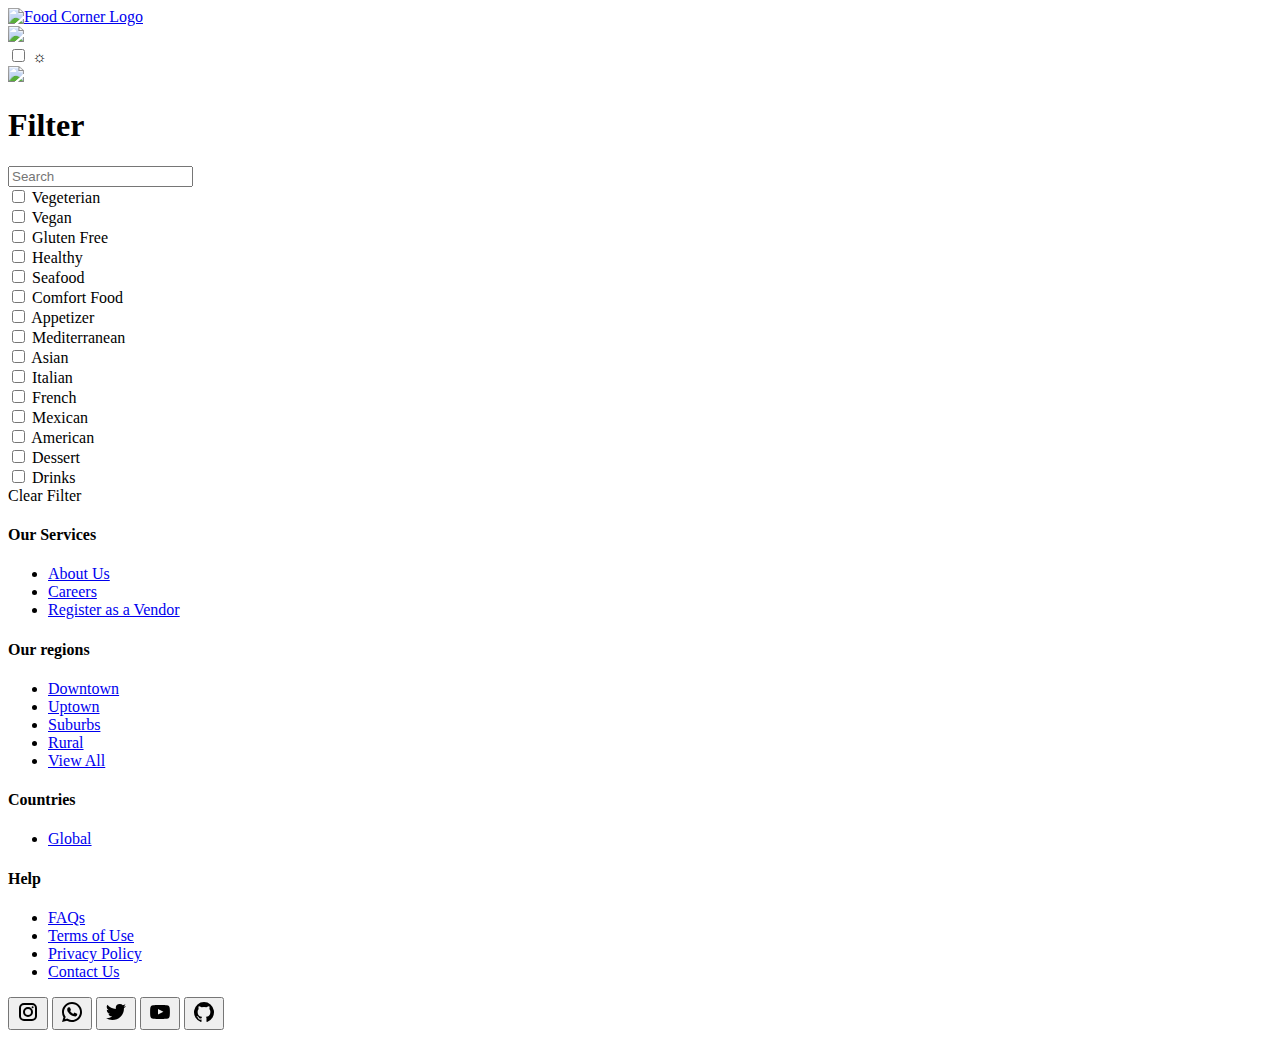
==== market.html @ 403a790f "Add files via upload" ====
<!DOCTYPE html>
<html lang="en">

<head>
    <meta charset="UTF-8">
    <meta name="viewport" content="width=device-width, initial-scale=1.0">
    <title>Shop</title>
    <link rel="stylesheet" href="assets/css/style.css">
    <link rel="stylesheet" href="assets/css/market.css">

    <script defer type="module" src="assets/script/script.js"></script>
    <script defer type="module" src="assets/script/market.js"></script>
</head>

<body class="light-mode">
    <header class="navbar">
        <div class="logo">
            <a href="index.html"><img src="assets/img/logo.webp" alt="Food Corner Logo"></a>
        </div>

        <div class="containerHeader">
            <div class="shopping_cart">
                <a href="shoppingCard.html"><img src="assets/img/shopping_cart.png"></a>
            </div>
            <div class="toggle">
                <input type="checkbox" id="modeToggle">
                <span class="button"></span>
                <span class="label">☼</span>
            </div>
        </div>
    </header>
    <main class="shoppingPage">
        <div class="top">
            <img src="/assets/img/shop_banner.png">
        </div>
        <div class="filter">
            <div class="filterOptions">
                <div class=filterTitle>
                    <h1>Filter</h1>
                </div>
                <div class="searchBar">
                    <input type="search" class="search" placeholder="Search">
                </div>
                <form class="vegi">
                    <input type="checkbox" id="vegi_checkbox" name="vegi" />
                    <label for="vegi_checkbox">Vegeterian</label>
                </form>
                <form class="vegan">
                    <input type="checkbox" id="vegan_checkbox" name="vegan" />
                    <label for="vegan_checkbox">Vegan</label>
                </form>
                <form class="glutenFree">
                    <input type="checkbox" id="glutenfree_checkbox" name="gluteFree" />
                    <label for="glutenfree_checkbox">Gluten Free</label>
                </form>
                <form class="healthy">
                    <input type="checkbox" id="healthy_checkbox" name="healthy" />
                    <label for="healthy_checkbox">Healthy</label>
                </form>
                <form class="seafood">
                    <input type="checkbox" id="seafood_checkbox" name="seafood" />
                    <label for="seafood_checkbox">Seafood</label>
                </form>
                <form class="comfy">
                    <input type="checkbox" id="comfy_checkbox" name="comfy" />
                    <label for="comfy_checkbox">Comfort Food</label>
                </form>
                <form class="appetizer">
                    <input type="checkbox" id="appetizer_checkbox" name="appetizer" />
                    <label for="appetizer_checkbox">Appetizer</label>
                </form>
                <form class="mediterranean">
                    <input type="checkbox" id="mediterranean_checkbox" name="mediterranean" />
                    <label for="mediterranean_checkbox">Mediterranean</label>
                </form>
                <form class="asian">
                    <input type="checkbox" id="asian_checkbox" name="asian" />
                    <label for="asian_checkbox">Asian</label>
                </form>
                <form class="italian">
                    <input type="checkbox" id="italian_checkbox" name="italian" />
                    <label for="italian_checkbox">Italian</label>
                </form>
                <form class="french">
                    <input type="checkbox" id="french_checkbox" name="french" />
                    <label for="french_checkbox">French</label>
                </form>
                <form class="mexican">
                    <input type="checkbox" id="mexican_checkbox" name="mexican" />
                    <label for="mexican_checkbox">Mexican</label>
                </form>
                <form class="american">
                    <input type="checkbox" id="american_checkbox" name="american" />
                    <label for="american_checkbox">American</label>
                </form>
                <form class="dessert">
                    <input type="checkbox" id="dessert_checkbox" name="dessert" />
                    <label for="dessert_checkbox">Dessert</label>
                </form>
                <form class="drinks">
                    <input type="checkbox" id="drinks_checkbox" name="drinks" />
                    <label for="drinks_checkbox">Drinks</label>
                </form>
                <div class="filterClear">Clear Filter</div>
            </div>
        </div>
        <div class="container">

        </div>
    </main>
    <footer>
        <div class="footer-content">
            <div class="footer-section">
                <h4>Our Services</h4>
                <ul>
                    <li><a href="#">About Us</a></li>
                    <li><a href="#">Careers</a></li>
                    <li><a href="#">Register as a Vendor</a></li>
                </ul>
            </div>
            <div class="footer-section">
                <h4>Our regions</h4>
                <ul>
                    <li><a href="#">Downtown</a></li>
                    <li><a href="#">Uptown</a></li>
                    <li><a href="#">Suburbs</a></li>
                    <li><a href="#">Rural</a></li>
                    <li><a href="#">View All</a></li>
                </ul>
            </div>
            <div class="footer-section">
                <h4>Countries</h4>
                <ul>
                    <li><a href="#">Global</a></li>
                </ul>
            </div>
            <div class="footer-section">
                <h4>Help</h4>
                <ul>
                    <li><a href="#">FAQs</a></li>
                    <li><a href="#">Terms of Use</a></li>
                    <li><a href="#">Privacy Policy</a></li>
                    <li><a href="#">Contact Us</a></li>
                </ul>
            </div>
        </div>
        <div class="socialTeam">
            <button class="socialbutton">
                <svg viewBox="0 0 24 24" fill="none" height="24" width="24" xmlns="http://www.w3.org/2000/svg"
                    aria-hidden="true" class="w-6 h-6 text-gray-800 dark:text-white">
                    <path clip-rule="evenodd"
                        d="M3 8a5 5 0 0 1 5-5h8a5 5 0 0 1 5 5v8a5 5 0 0 1-5 5H8a5 5 0 0 1-5-5V8Zm5-3a3 3 0 0 0-3 3v8a3 3 0 0 0 3 3h8a3 3 0 0 0 3-3V8a3 3 0 0 0-3-3H8Zm7.597 2.214a1 1 0 0 1 1-1h.01a1 1 0 1 1 0 2h-.01a1 1 0 0 1-1-1ZM12 9a3 3 0 1 0 0 6 3 3 0 0 0 0-6Zm-5 3a5 5 0 1 1 10 0 5 5 0 0 1-10 0Z"
                        fill-rule="evenodd" fill="currentColor"></path>
                </svg>
            </button>
            <button class="socialbutton">
                <svg viewBox="0 0 24 24" fill="none" height="24" width="24" xmlns="http://www.w3.org/2000/svg"
                    aria-hidden="true" class="w-6 h-6 text-gray-800 dark:text-white">
                    <path clip-rule="evenodd"
                        d="M12 4a8 8 0 0 0-6.895 12.06l.569.718-.697 2.359 2.32-.648.379.243A8 8 0 1 0 12 4ZM2 12C2 6.477 6.477 2 12 2s10 4.477 10 10-4.477 10-10 10a9.96 9.96 0 0 1-5.016-1.347l-4.948 1.382 1.426-4.829-.006-.007-.033-.055A9.958 9.958 0 0 1 2 12Z"
                        fill-rule="evenodd" fill="currentColor"></path>
                    <path
                        d="M16.735 13.492c-.038-.018-1.497-.736-1.756-.83a1.008 1.008 0 0 0-.34-.075c-.196 0-.362.098-.49.291-.146.217-.587.732-.723.886-.018.02-.042.045-.057.045-.013 0-.239-.093-.307-.123-1.564-.68-2.751-2.313-2.914-2.589-.023-.04-.024-.057-.024-.057.005-.021.058-.074.085-.101.08-.079.166-.182.249-.283l.117-.14c.121-.14.175-.25.237-.375l.033-.066a.68.68 0 0 0-.02-.64c-.034-.069-.65-1.555-.715-1.711-.158-.377-.366-.552-.655-.552-.027 0 0 0-.112.005-.137.005-.883.104-1.213.311-.35.22-.94.924-.94 2.16 0 1.112.705 2.162 1.008 2.561l.041.06c1.161 1.695 2.608 2.951 4.074 3.537 1.412.564 2.081.63 2.461.63.16 0 .288-.013.4-.024l.072-.007c.488-.043 1.56-.599 1.804-1.276.192-.534.243-1.117.115-1.329-.088-.144-.239-.216-.43-.308Z"
                        fill="currentColor"></path>
                </svg>
            </button>

            <button class="socialbutton">
                <svg viewBox="0 0 24 24" fill="currentColor" height="24" width="24" xmlns="http://www.w3.org/2000/svg"
                    aria-hidden="true" class="w-6 h-6 text-gray-800 dark:text-white">
                    <path clip-rule="evenodd"
                        d="M22 5.892a8.178 8.178 0 0 1-2.355.635 4.074 4.074 0 0 0 1.8-2.235 8.343 8.343 0 0 1-2.605.981A4.13 4.13 0 0 0 15.85 4a4.068 4.068 0 0 0-4.1 4.038c0 .31.035.618.105.919A11.705 11.705 0 0 1 3.4 4.734a4.006 4.006 0 0 0 1.268 5.392 4.165 4.165 0 0 1-1.859-.5v.05A4.057 4.057 0 0 0 6.1 13.635a4.192 4.192 0 0 1-1.856.07 4.108 4.108 0 0 0 3.831 2.807A8.36 8.36 0 0 1 2 18.184 11.732 11.732 0 0 0 8.291 20 11.502 11.502 0 0 0 19.964 8.5c0-.177 0-.349-.012-.523A8.143 8.143 0 0 0 22 5.892Z"
                        fill-rule="evenodd"></path>
                </svg>
            </button>

            <button class="socialbutton">
                <svg viewBox="0 0 24 24" fill="currentColor" height="24" width="24" xmlns="http://www.w3.org/2000/svg"
                    aria-hidden="true" class="w-6 h-6 text-gray-800 dark:text-white">
                    <path clip-rule="evenodd"
                        d="M21.7 8.037a4.26 4.26 0 0 0-.789-1.964 2.84 2.84 0 0 0-1.984-.839c-2.767-.2-6.926-.2-6.926-.2s-4.157 0-6.928.2a2.836 2.836 0 0 0-1.983.839 4.225 4.225 0 0 0-.79 1.965 30.146 30.146 0 0 0-.2 3.206v1.5a30.12 30.12 0 0 0 .2 3.206c.094.712.364 1.39.784 1.972.604.536 1.38.837 2.187.848 1.583.151 6.731.2 6.731.2s4.161 0 6.928-.2a2.844 2.844 0 0 0 1.985-.84 4.27 4.27 0 0 0 .787-1.965 30.12 30.12 0 0 0 .2-3.206v-1.516a30.672 30.672 0 0 0-.202-3.206Zm-11.692 6.554v-5.62l5.4 2.819-5.4 2.801Z"
                        fill-rule="evenodd"></path>
                </svg>
            </button>

            <button class="socialbutton">
                <svg viewBox="0 0 24 24" fill="currentColor" height="24" width="24" xmlns="http://www.w3.org/2000/svg"
                    aria-hidden="true" class="w-6 h-6 text-gray-800 dark:text-white">
                    <path clip-rule="evenodd"
                        d="M12.006 2a9.847 9.847 0 0 0-6.484 2.44 10.32 10.32 0 0 0-3.393 6.17 10.48 10.48 0 0 0 1.317 6.955 10.045 10.045 0 0 0 5.4 4.418c.504.095.683-.223.683-.494 0-.245-.01-1.052-.014-1.908-2.78.62-3.366-1.21-3.366-1.21a2.711 2.711 0 0 0-1.11-1.5c-.907-.637.07-.621.07-.621.317.044.62.163.885.346.266.183.487.426.647.71.135.253.318.476.538.655a2.079 2.079 0 0 0 2.37.196c.045-.52.27-1.006.635-1.37-2.219-.259-4.554-1.138-4.554-5.07a4.022 4.022 0 0 1 1.031-2.75 3.77 3.77 0 0 1 .096-2.713s.839-.275 2.749 1.05a9.26 9.26 0 0 1 5.004 0c1.906-1.325 2.74-1.05 2.74-1.05.37.858.406 1.828.101 2.713a4.017 4.017 0 0 1 1.029 2.75c0 3.939-2.339 4.805-4.564 5.058a2.471 2.471 0 0 1 .679 1.897c0 1.372-.012 2.477-.012 2.814 0 .272.18.592.687.492a10.05 10.05 0 0 0 5.388-4.421 10.473 10.473 0 0 0 1.313-6.948 10.32 10.32 0 0 0-3.39-6.165A9.847 9.847 0 0 0 12.007 2Z"
                        fill-rule="evenodd"></path>
                </svg>
            </button>
        </div>
    </footer>
</body>

</html>
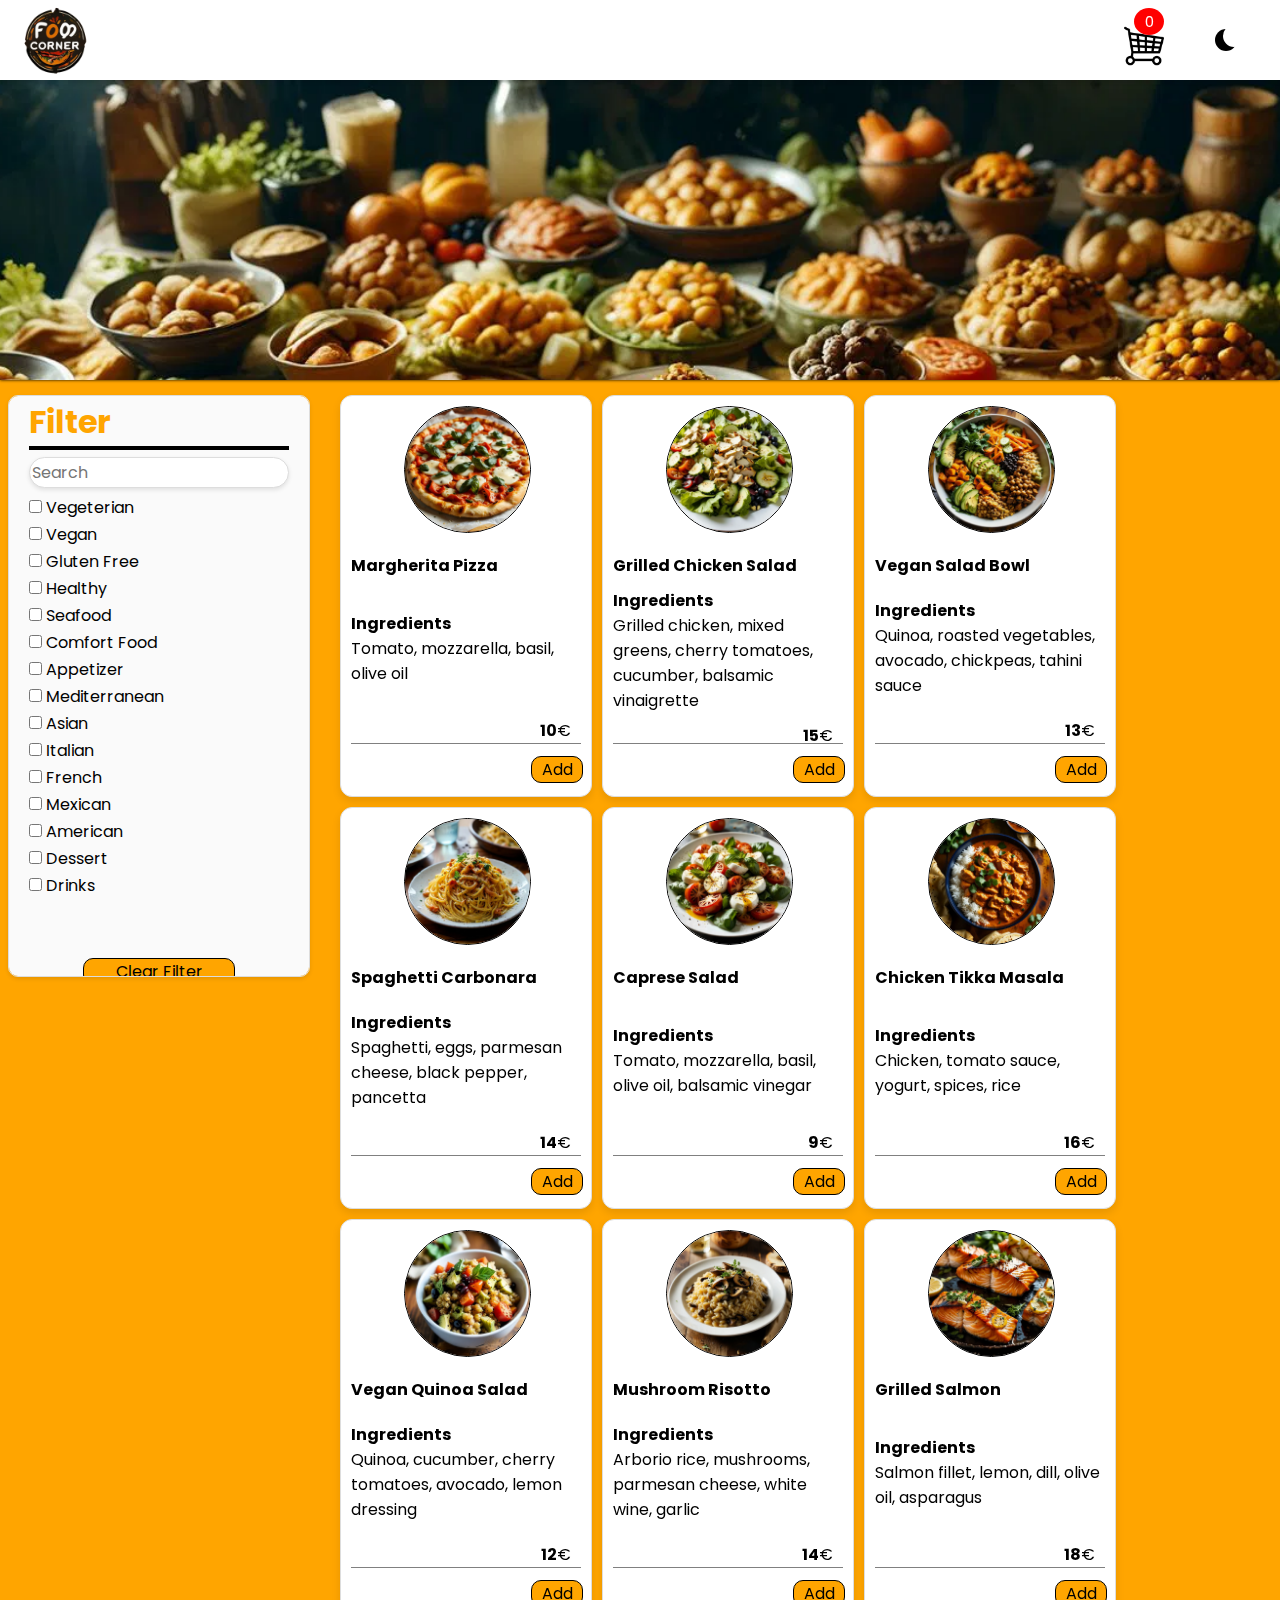
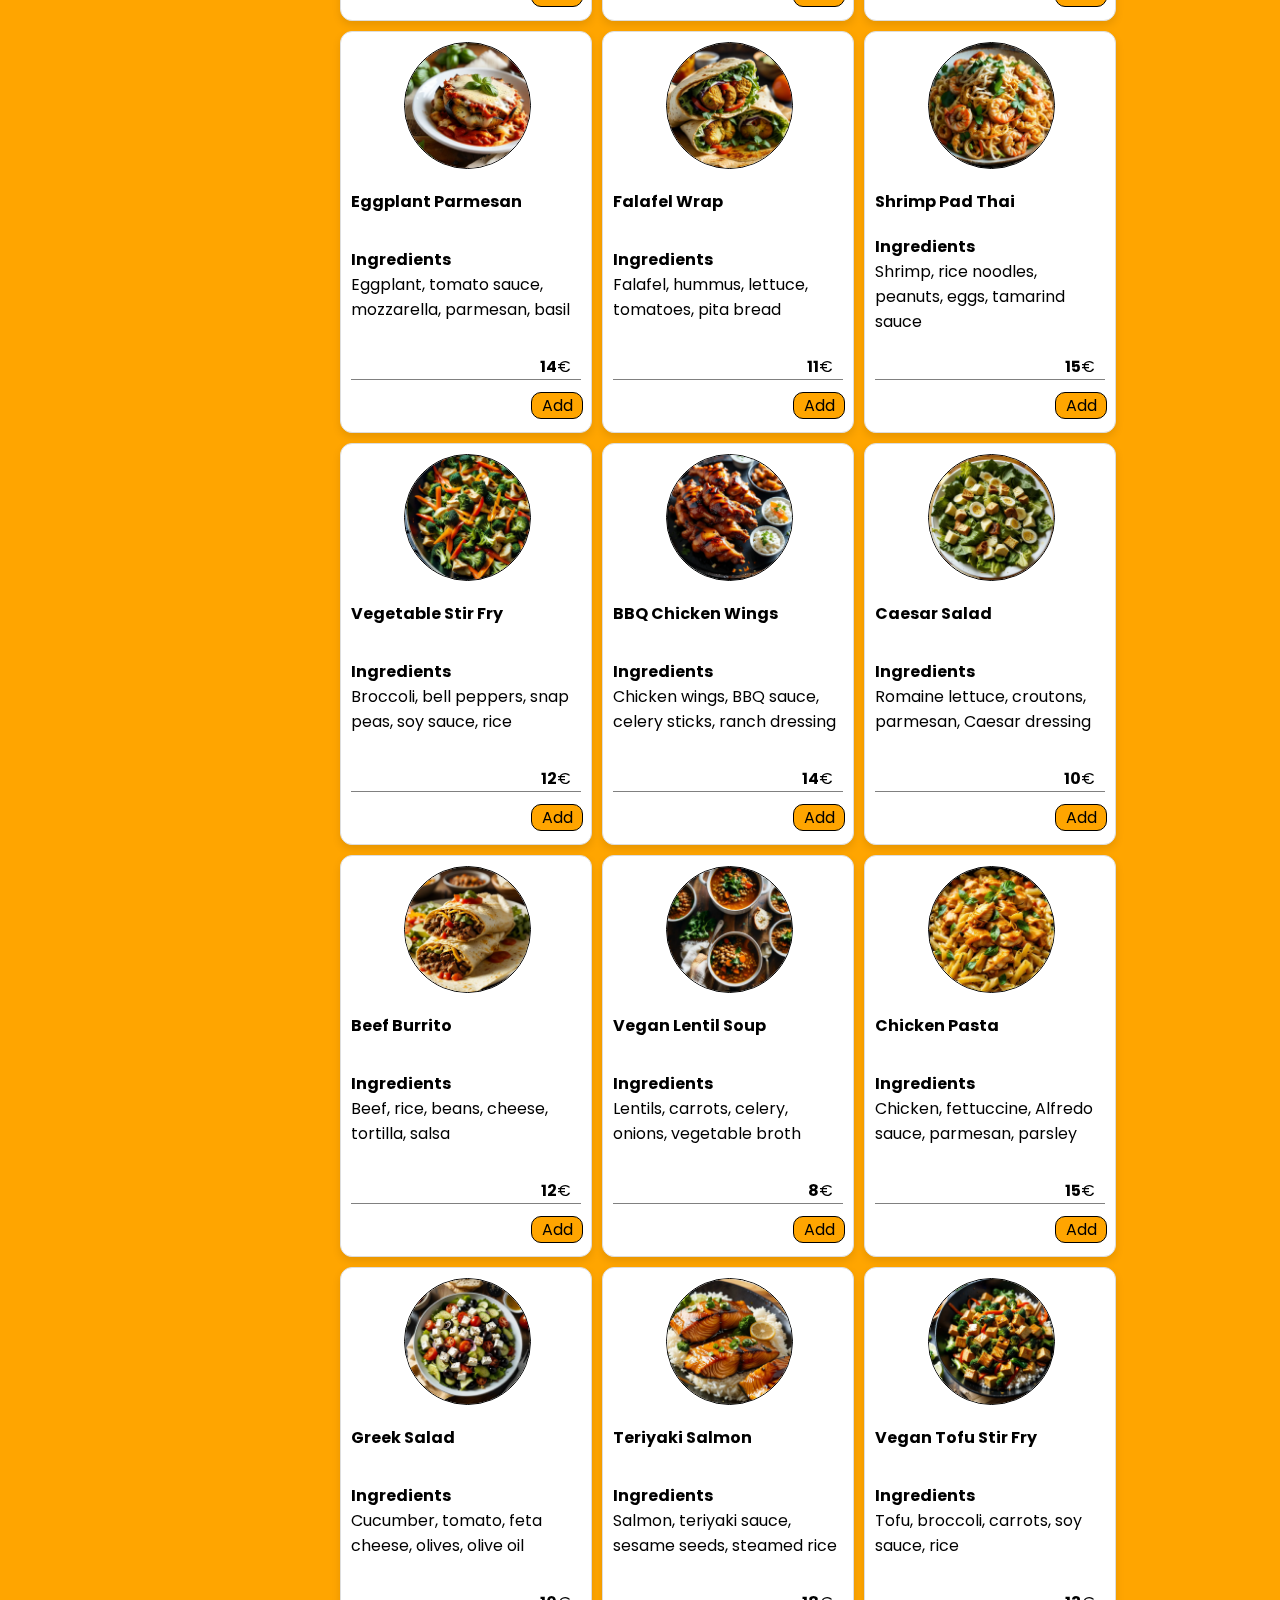
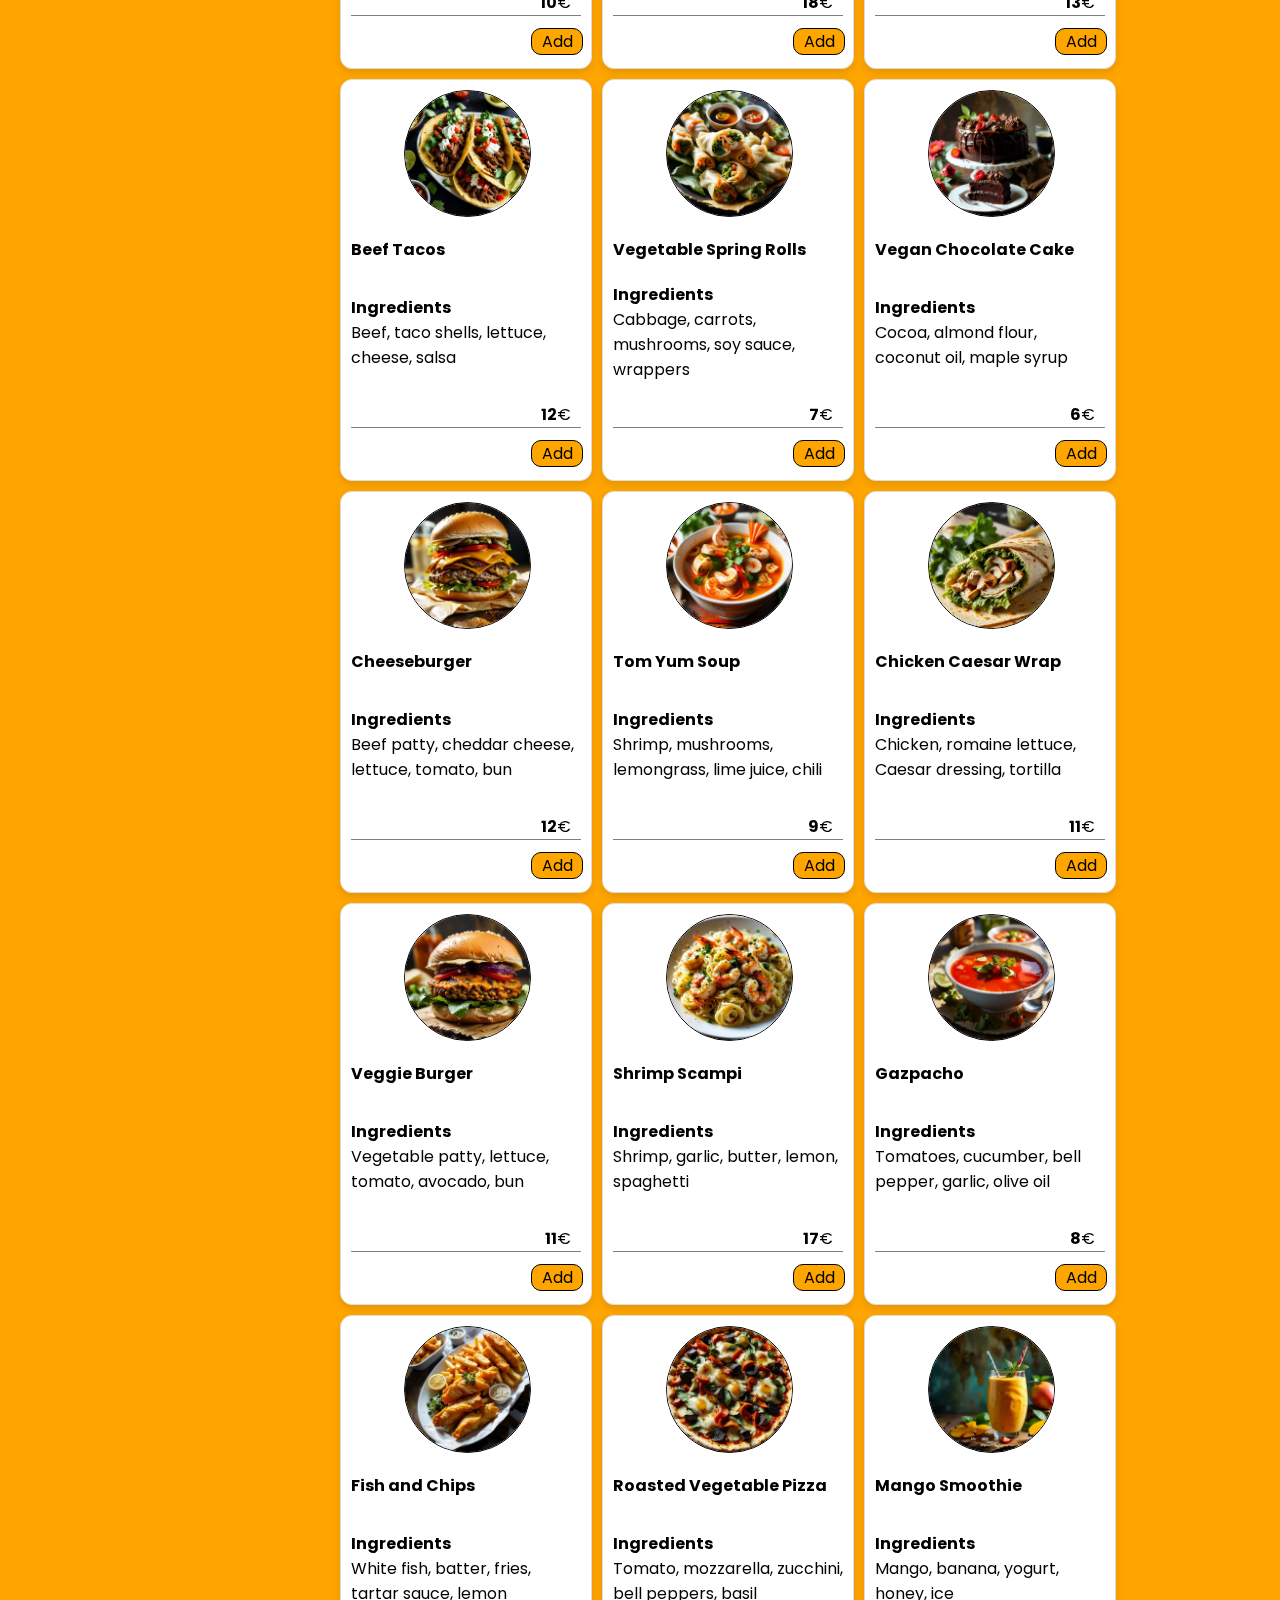
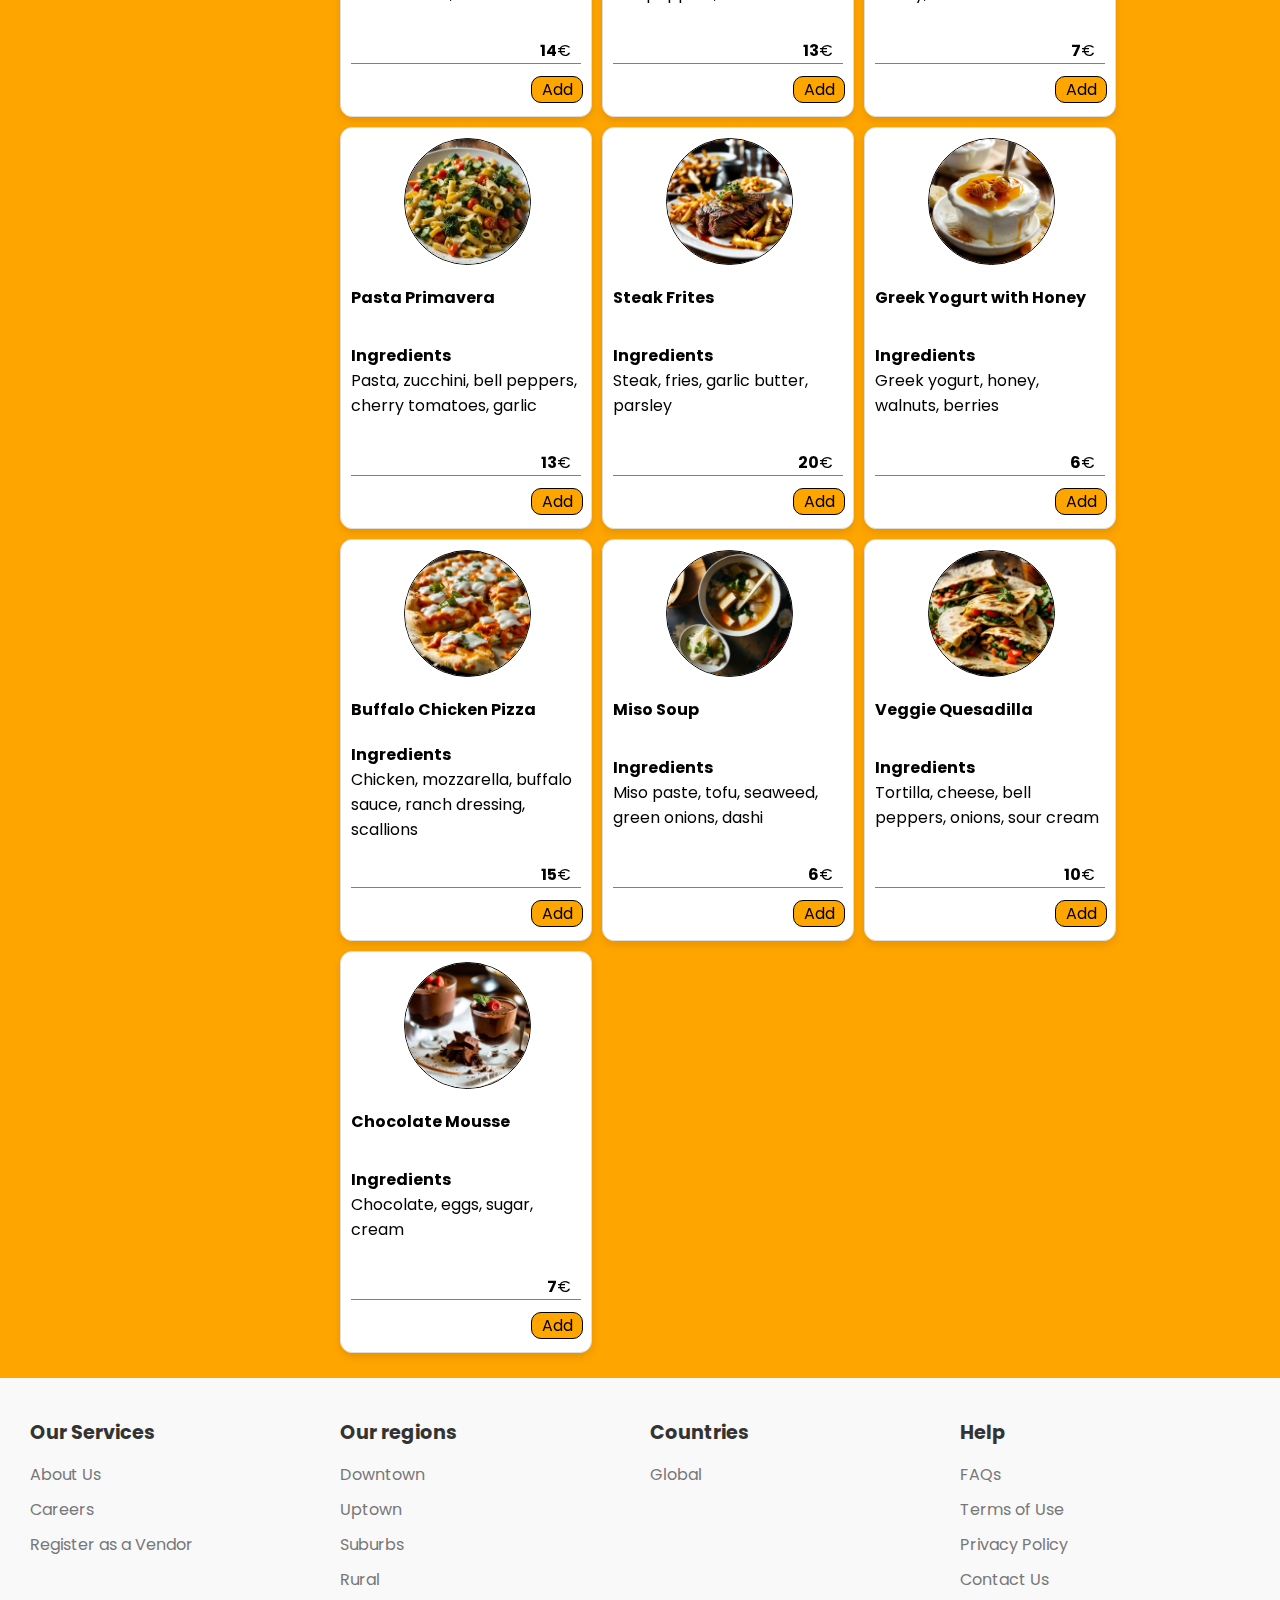
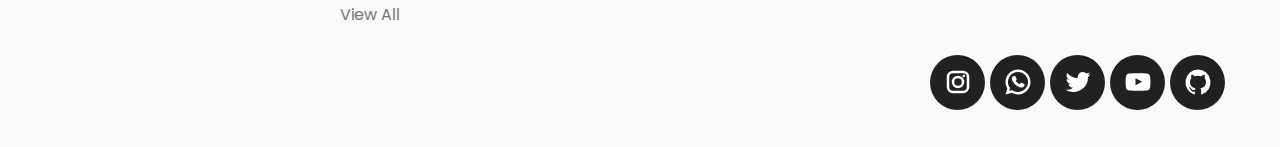
==== commit a3dee4a5: "heh" ====
--- a/market.html
+++ b/market.html
@@ -21,17 +21,19 @@
         <div class="containerHeader">
             <div class="shopping_cart">
                 <a href="shoppingCard.html"><img src="assets/img/shopping_cart.png"></a>
-            </div>
-            <div class="toggle">
+                <div class="cart-button" data-quantity="0"></div>
+
+            </div>
+
+            <label class="toggle">
                 <input type="checkbox" id="modeToggle">
-                <span class="button"></span>
-                <span class="label">☼</span>
-            </div>
+                <span class="slider"></span>
+            </label>
         </div>
     </header>
     <main class="shoppingPage">
         <div class="top">
-            <img src="/assets/img/shop_banner.png">
+            <!-- <img src="/assets/img/shop_banner.png"> -->
         </div>
         <div class="filter">
             <div class="filterOptions">
@@ -103,9 +105,9 @@
                 </form>
                 <div class="filterClear">Clear Filter</div>
             </div>
-        </div>
-        <div class="container">
-
+            <div class="container">
+    
+            </div>
         </div>
     </main>
     <footer>
--- a/assets/css/style.css
+++ b/assets/css/style.css
@@ -0,0 +1,627 @@
+/* Reset margin and padding */
+body {
+    margin: 0;
+    padding: 0;
+    font-family: Arial, sans-serif;
+    height: 100%;
+}
+
+/* Light mode styling */
+body.light-mode {
+    background-color: #ffffff;
+    color: #000000;
+}
+
+/* Dark mode styling */
+body.dark-mode {
+    background-color: #121212;
+    color: #ffffff;
+}
+
+/* Navbar styling */
+.navbar {
+    display: flex;
+    align-items: center;
+    padding: 5px;
+    background-color: #fff;
+    height: 70px;
+}
+
+/* Logo styling */
+.logo img {
+    height: 100px;
+    position: absolute;
+    top: 0px;
+}
+
+/*  switch styling */
+.containerHeader {
+    display: flex;
+    justify-content: flex-end;
+    align-items: center;
+    position: relative;
+    top: 0px;
+}
+
+.shopping_cart > a > img {
+    width: 40px;
+    margin-top: 15px;
+    margin-right: 25px;
+}
+
+.toggle {
+    position: relative;
+    height: 50px;
+    display: inline-block;
+    width: 3.5em;
+    height: 2em;
+    margin-right: 20px;
+}
+
+.slider {
+    position: absolute;
+    cursor: pointer;
+    top: 0;
+    left: 0;
+    right: 0;
+    bottom: 0;
+    background-color: #ffffff;
+    transition: 0.5s;
+    border-radius: 30px;
+}
+
+.slider:before {
+    position: absolute;
+    content: "";
+    height: 1.4em;
+    width: 1.4em;
+    border-radius: 50%;
+    left: 10%;
+    bottom: 15%;
+    box-shadow: inset 8px -4px 0px 0px #000000;
+    background: #ffffff;
+    transition: 0.5s;
+}
+input:checked + .slider {
+    background-color: #000000;
+}
+
+input:checked + .slider:before {
+    transform: translateX(100%);
+    box-shadow: inset 15px -4px 0px 15px #ffffff;
+}
+
+.toggle input {
+    opacity: 0;
+    width: 0;
+    height: 0;
+}
+
+/* Hero section styling */
+.hero-section {
+    background: url("../img/background.image.jpg") no-repeat center center;
+    background-size: cover;
+    background-attachment: fixed;
+    height: 90vh;
+    display: flex;
+    justify-content: center;
+    align-items: center;
+    position: relative;
+    filter: brightness(80%);
+}
+
+/* Hero section overlay */
+.hero-overlay {
+    background-color: rgba(0, 0, 0, 0.5);
+    width: 100%;
+    height: 100%;
+    display: flex;
+    justify-content: center;
+    align-items: center;
+    flex-direction: column;
+}
+
+/* Hero content styling */
+.hero-content {
+    text-align: center;
+    color: #fff;
+}
+
+.hero-content h1 {
+    font-size: 2.5em;
+    margin-bottom: 10px;
+}
+
+.hero-content p {
+    font-size: 1.2em;
+    margin-bottom: 20px;
+}
+
+.hero-content a {
+    text-decoration: none;
+    color: #000;
+}
+
+.hero-content a:hover {
+    cursor: pointer;
+    text-decoration: underline;
+}
+
+/* Browse button styling */
+.browse-btn {
+    background-color: #ffd700;
+    color: #000;
+    border: none;
+    padding: 15px 30px;
+    cursor: pointer;
+    font-size: 1em;
+    font-weight: bold;
+    transition:
+        background-color 0.3s ease,
+        transform 0.3s ease;
+}
+
+.browse-btn:hover {
+    background-color: #ffcc00;
+    transform: scale(1.05);
+}
+
+/* Dark mode adjustments */
+body.dark-mode .navbar {
+    background-color: #333;
+    color: #fff;
+}
+
+body.dark-mode .browse-btn {
+    background-color: #444;
+    color: #ffd700;
+}
+
+body.dark-mode .card {
+    background-color: rgb(71, 71, 71);
+}
+
+body.dark-mode .filter > .filterOptions {
+    background-color: rgb(71, 71, 71);
+}
+
+body.dark-mode .filterTitle {
+    border-bottom: 4px solid rgb(255, 255, 255);
+}
+
+body.dark-mode .shoppingPage {
+    background-color: rgb(27, 27, 27);
+}
+
+.homeMade {
+    background-color: #f9f9f9;
+}
+
+/* How it works section styling */
+.how-it-works {
+    padding: 50px 0;
+    text-align: center;
+    background-color: #f9f9f9;
+}
+
+.how-it-works h2 {
+    font-size: 1.5em;
+    margin-bottom: 10px;
+    color: #555;
+}
+
+.how-it-works h3 {
+    font-size: 2.5em;
+    margin-bottom: 40px;
+    color: #ff6600;
+    font-weight: bold;
+}
+
+.parent {
+    display: grid;
+    grid-template-columns: repeat(3, 1fr);
+    grid-template-rows: 1fr;
+    grid-column-gap: 0px;
+    grid-row-gap: 0px;
+    margin-left: 10%;
+}
+
+.step {
+    flex: 1;
+    padding: 20px;
+    max-width: 300px;
+    text-align: center;
+}
+
+.second-image,
+.third-image {
+    width: 100px;
+    height: 70px;
+}
+
+.first-image {
+    height: 80px;
+    width: 90px;
+}
+
+.step p:first-child {
+    font-weight: bold;
+    color: #000;
+}
+
+.step p:last-child {
+    color: #777;
+}
+
+/* Dark mode adjustments for the 'How it works' section */
+body.dark-mode .how-it-works {
+    background-color: #1e1e1e;
+}
+
+body.dark-mode .how-it-works h2,
+body.dark-mode .how-it-works h3 {
+    color: #ddd;
+}
+
+body.dark-mode .step p {
+    color: #ddd;
+}
+
+body.dark-mode .step p:last-child {
+    color: #bbb;
+}
+
+body.dark-mode .step p:first-child {
+    color: #fff;
+}
+
+/* Footer Styling */
+footer {
+    background-color: #f9f9f9;
+    padding: 40px 20px;
+    text-align: left;
+    position: relative;
+}
+
+.footer-content {
+    display: flex;
+    justify-content: space-between;
+    margin-bottom: 20px;
+}
+
+.footer-section {
+    flex: 1;
+    margin: 0 10px;
+}
+
+.footer-section h4 {
+    font-size: 1.2em;
+    margin-bottom: 15px;
+    color: #333;
+}
+
+.footer-section ul {
+    list-style-type: none;
+    padding: 0;
+}
+
+.footer-section ul li {
+    margin-bottom: 10px;
+}
+
+.footer-section ul li a {
+    text-decoration: none;
+    color: #777;
+}
+
+.footer-section ul li a:hover {
+    color: #000;
+}
+
+.socialbutton {
+    cursor: pointer;
+    width: 50px;
+    height: 50px;
+    border-radius: 50px;
+    border: none;
+    background: linear-gradient(120deg, #833ab4, #fd1d1d, #fcb045);
+    position: relative;
+    z-index: 0;
+    display: flex;
+    align-items: center;
+    justify-content: center;
+    margin-left: 10px;
+    transition: 0.1s;
+}
+
+.socialbutton svg {
+    color: white;
+    width: 30px;
+    height: 30px;
+    z-index: 9;
+}
+
+.socialbutton:nth-child(2) {
+    background: linear-gradient(120deg, #02ff2c, #008a12);
+}
+
+.socialbutton:nth-child(3) {
+    background: rgb(69, 187, 255);
+}
+
+.socialbutton:nth-child(4) {
+    background: rgb(255, 33, 33);
+}
+
+.socialbutton:nth-child(5) {
+    background: rgb(122, 122, 122);
+}
+
+.socialbutton:active {
+    transform: scale(0.85);
+}
+
+.socialbutton::before {
+    content: "";
+    position: absolute;
+    width: 55px;
+    height: 55px;
+    background-color: #212121;
+    border-radius: 50px;
+    z-index: -1;
+    border: 0px solid rgba(255, 255, 255, 0.411);
+    transition: 0.4s;
+}
+
+.socialbutton:hover::before {
+    width: 0px;
+    height: 0px;
+}
+
+.socialTeam {
+    display: flex;
+    width: auto;
+    flex-direction: row;
+    padding-right: 3%;
+    order: 3;
+    justify-content: end;
+}
+
+.socialTeam img {
+    max-width: 2.3rem;
+    padding-right: 10px;
+}
+
+/* Dark mode footer adjustments */
+body.dark-mode footer {
+    background-color: #1e1e1e;
+}
+
+body.dark-mode .footer-section h4,
+body.dark-mode .footer-section ul li a {
+    color: #ddd;
+}
+
+body.dark-mode .footer-section ul li a:hover {
+    color: #fff;
+}
+
+body.dark-mode .footer-socials {
+    color: #bbb;
+}
+
+/* Review Section */
+.reviewsHome {
+    background-color: #f9f9f9;
+}
+
+.reviewForm {
+    filter: brightness(95%);
+    width: 80%;
+    margin-left: auto;
+    margin-right: auto;
+}
+
+.reviewTitle {
+    font-size: min(max(16px, 3.5vw), 42px);
+    white-space: nowrap;
+    text-align: center;
+    margin-bottom: 100px;
+}
+
+.testimonials {
+    display: flex;
+    align-items: center;
+    overflow: hidden;
+    width: 100%;
+    position: relative;
+    padding-bottom: 10%;
+}
+
+.testimonials-wrapper {
+    display: flex;
+    overflow-x: scroll;
+    scroll-behavior: smooth;
+    margin-left: auto;
+    margin-right: auto;
+    width: 100%;
+    scrollbar-width: none;
+    -ms-overflow-style: none;
+}
+
+.testimonials-wrapper::-webkit-scrollbar {
+    display: none;
+}
+
+.testimonial-card {
+    min-width: 290px;
+    max-height: 250px;
+    box-sizing: border-box;
+    margin: 0 10px;
+    padding: 20px;
+    border: 1px solid #ccc;
+    border-radius: 20px;
+}
+
+.user-img {
+    width: 50px;
+    height: 50px;
+    border-radius: 50%;
+    object-fit: cover;
+    border: 2px solid #ff6600;
+}
+
+.testimonial-card h3 {
+    text-align: center;
+    position: relative;
+    top: -63px;
+    left: 25px;
+}
+
+.testimonial-card p {
+    position: relative;
+    top: -43px;
+    left: 15px;
+}
+
+.testimonial-card .revStars {
+    top: -43px;
+    left: 15px;
+}
+
+.left-btn {
+    left: 0;
+}
+
+.right-btn {
+    right: 0;
+}
+
+.scroll-btn {
+    --primary-color: #ffff;
+    --secondary-color: #002152;
+    --hover-color: #eceff2;
+    --arrow-width: 10px;
+    --arrow-stroke: 2px;
+    box-sizing: border-box;
+    border: 0;
+    border-radius: 50px;
+    color: var(--secondary-color);
+    padding: 1em 1.8em;
+    background: var(--primary-color);
+    display: flex;
+    align-items: center;
+    gap: 0.6em;
+    font-weight: bold;
+}
+
+.scroll-btn .arrow-wrapper {
+    display: flex;
+    justify-content: center;
+    align-items: center;
+}
+
+.scroll-btn .arrow {
+    margin-top: 1px;
+    width: var(--arrow-width);
+    background: var(--primary-color);
+    height: var(--arrow-stroke);
+    position: relative;
+    transition: 0.2s;
+}
+
+.left-btn .arrow::before {
+    content: "";
+    box-sizing: border-box;
+    position: absolute;
+    border: solid var(--secondary-color);
+    border-width: 0 var(--arrow-stroke) var(--arrow-stroke) 0;
+    display: inline-block;
+    top: -3px;
+    left: 3px;
+    transition: 0.2s;
+    padding: 3px;
+    transform: rotate(135deg);
+}
+
+.right-btn .arrow::before {
+    content: "";
+    box-sizing: border-box;
+    position: absolute;
+    border: solid var(--secondary-color);
+    border-width: 0 var(--arrow-stroke) var(--arrow-stroke) 0;
+    display: inline-block;
+    top: -3px;
+    left: 3px;
+    transition: 0.2s;
+    padding: 3px;
+    transform: rotate(-45deg);
+}
+
+.scroll-btn:hover {
+    background-color: var(--hover-color);
+}
+
+.scroll-btn:hover .arrow {
+    background: var(--secondary-color);
+}
+
+.scroll-btn:hover .arrow:before {
+    left: 0;
+}
+
+/* Dark mode for Review Section */
+body.dark-mode .homeMade {
+    background-color: #1e1e1e;
+}
+
+body.dark-mode .reviewTitle {
+    color: #ddd;
+}
+
+body.dark-mode .review-card {
+    background-color: #2e2e2e;
+    color: #ddd;
+    box-shadow: 0 4px 10px rgba(0, 0, 0, 0.3);
+}
+
+body.dark-mode .review-card:hover {
+    box-shadow: 0 6px 20px rgba(0, 0, 0, 0.4);
+}
+
+body.dark-mode .user-img {
+    border-color: #ff6600;
+}
+
+body.dark-mode .revStars {
+    color: #ffcc00;
+}
+
+body.dark-mode .review-text {
+    color: #bbb;
+}
+
+body.dark-mode .slider-btn {
+    background-color: rgba(255, 255, 255, 0.3);
+    color: #000;
+}
+
+body.dark-mode .slider-btn:hover {
+    background-color: rgba(255, 255, 255, 0.6);
+}
+
+.containerHeader a:hover {
+    transform: scale(1.1);
+}
+
+header {
+    position: sticky;
+    top: 0;
+    background-color: white;
+    box-shadow: 0 2px 4px rgba(0, 0, 0, 0.1);
+    z-index: 1000;
+    padding: 10px 0;
+    display: flex;
+    justify-content: space-between;
+    align-items: center;
+}
--- a/assets/css/market.css
+++ b/assets/css/market.css
@@ -0,0 +1,256 @@
+@import url("https://fonts.googleapis.com/css2?family=Poppins&display=swap");
+
+* {
+    --cardWidth: 250px;
+    --cardHeight: 400px;
+    margin: 0;
+    padding: 0;
+    font-family: "Poppins", sans-serif;
+}
+
+body {
+    background-color: orange;
+    position: relative;
+}
+
+main {
+    min-height: 950px;
+    background-color: orange;
+    padding-top: 10px;
+    padding-bottom: 10px;
+    position: relative;
+}
+
+.top {
+    background-image: url("../img/shop_banner.png");
+    background-position: top;
+    background-size: cover;
+    background-attachment: fixed;
+    height: 300px;
+    overflow: hidden;
+    margin-top: -10px;
+    box-shadow: 0px 0px 3px black;
+}
+
+
+
+.filter {
+    position: sticky;
+    top: 0px;
+    display: grid;
+    grid-template-columns: 90px auto;
+}
+
+.filterOptions {
+    position: sticky;
+    top: 90px;
+    width: 300px;
+    background-color: #fafafa;
+    border: 1px solid #ddd;
+    border-radius: 10px;
+    box-shadow: 0 2px 4px rgba(0, 0, 0, 0.1);
+    height: calc(100vh - 320px); 
+    overflow-y: auto;
+    margin: 15px 8px;
+}
+
+.filterTitle,
+.searchBar,
+.vegi,
+.vegan,
+.glutenFree,
+.healthy,
+.seafood,
+.comfy,
+.appetizer,
+.mediterranean,
+.asian,
+.italian,
+.french,
+.mexican,
+.american,
+.dessert,
+.drinks {
+    margin: 2px 20px;
+    user-select: none;
+}
+
+.search {
+    padding: 2px;
+    border: 1px solid #ddd;
+    border-radius: 20px;
+    width: 100%;
+    margin: 5px auto;
+    box-shadow: 0 2px 4px rgba(0, 0, 0, 0.1);
+    font-size: 16px;
+}
+.filterClear {
+    width: 150px;
+    background-color: orange;
+    border: 1.5px rgb(0, 0, 0) solid;
+    text-align: center;
+    border-radius: 10px;
+    margin-left: auto;
+    margin-right: auto;
+    margin-top: 20%;
+    margin-bottom: 5px;
+    user-select: none;
+}
+
+.filterClear:hover {
+    cursor: pointer;
+    transform: scale(1.1);
+    box-shadow: 0px 0px 2px black;
+}
+
+label:hover {
+    cursor: pointer;
+}
+
+.filterTitle {
+    color: orange;
+    border-bottom: 4px solid rgb(0, 0, 0);
+}
+
+.container {
+    display: flex;
+    flex-direction: row;
+    justify-content: flex-start;
+    flex-wrap: wrap;
+    margin: 15px 0px 15px 250px;
+    gap: 10px;
+    position: relative;
+    z-index: 1;
+}
+
+.card {
+    width: var(--cardWidth);
+    height: var(--cardHeight);
+    background-color: #fff;
+    border: 1px solid #ddd;
+    border-radius: 12px;
+    box-shadow: 0 4px 8px rgba(0, 0, 0, 0.1);
+    overflow: hidden;
+    transition: box-shadow 0.3s, transform 0.3s;
+}
+
+.card:hover {
+    box-shadow: 0 8px 16px rgba(0, 0, 0, 0.2);
+    transform: scale(1.02);
+}
+
+.img {
+    display: flex;
+    width: calc(var(--cardWidth) /2);
+    height: calc(var(--cardWidth) / 2);
+    border: 1.5px black solid;
+    border-radius: calc(var(--cardWidth));
+    margin: 10px calc(var(--cardWidth) / 4);
+}
+
+.img:hover {
+    width: calc(var(--cardWidth) - 20px);
+    height: calc(var(--cardWidth) - 20px);
+    border-radius: 0px;
+    margin: 10px 10px;
+}
+
+.content {
+    display: flex;
+    flex-direction: column;
+    justify-content: space-between;
+    height: 190px;
+    margin: 20px 10px;
+    border-bottom: 1px solid grey;
+    gap: 10px;
+}
+
+.price {
+    display: flex;
+    flex-direction: row;
+    justify-content: flex-end;
+    margin-right: 10px;
+}
+
+.addItem {
+    width: 50px;
+    margin-left: calc(var(--cardWidth) - 60px);
+    margin-top: -8px;
+    background-color: orange;
+    border: 1.5px rgb(0, 0, 0) solid;
+    text-align: center;
+    border-radius: 10px;
+    transition: background-color 0.3s;
+}
+
+.addItem:hover {
+    cursor: pointer;
+    transform: scale(1.1);
+    box-shadow: 0px 0px 2px black;
+}
+
+.addItem.added {
+    animation: addToCartAnimation 0.5s ease;
+    background-color: lightgreen;
+}
+
+@keyframes addToCartAnimation {
+    0% {
+        transform: scale(1);
+        opacity: 1;
+    }
+    50% {
+        transform: scale(1.2);
+        opacity: 0.7;
+    }
+    100% {
+        transform: scale(1);
+        opacity: 1;
+    }
+}
+
+header {
+    position: sticky;
+    top: 0;
+    width: 100%;
+    background-color: white;
+    box-shadow: 0 2px 4px rgba(0, 0, 0, 0.1);
+    z-index: 1000;
+    padding: 10px 0;
+    display: flex;
+    justify-content: space-between;
+    align-items: center;
+}
+
+footer {
+    position: relative;
+    z-index: 1000;
+}
+
+
+.cart-button {
+    color: white;
+    border-radius: 5px;
+    cursor: pointer;
+    width: 30px;
+    text-align: center;
+}
+
+.cart-button::after {
+    content: attr(data-quantity);
+    display: block;
+    position: relative;
+    top: -65px;
+    right: -10px;
+    background-color: red;
+    color: white;
+    border-radius: 50%;
+    padding: 2px;
+    font-size: 15px;
+}
+
+.shopping_cart {
+    margin-right: 20px;
+    margin-top: 30px;
+}
+
